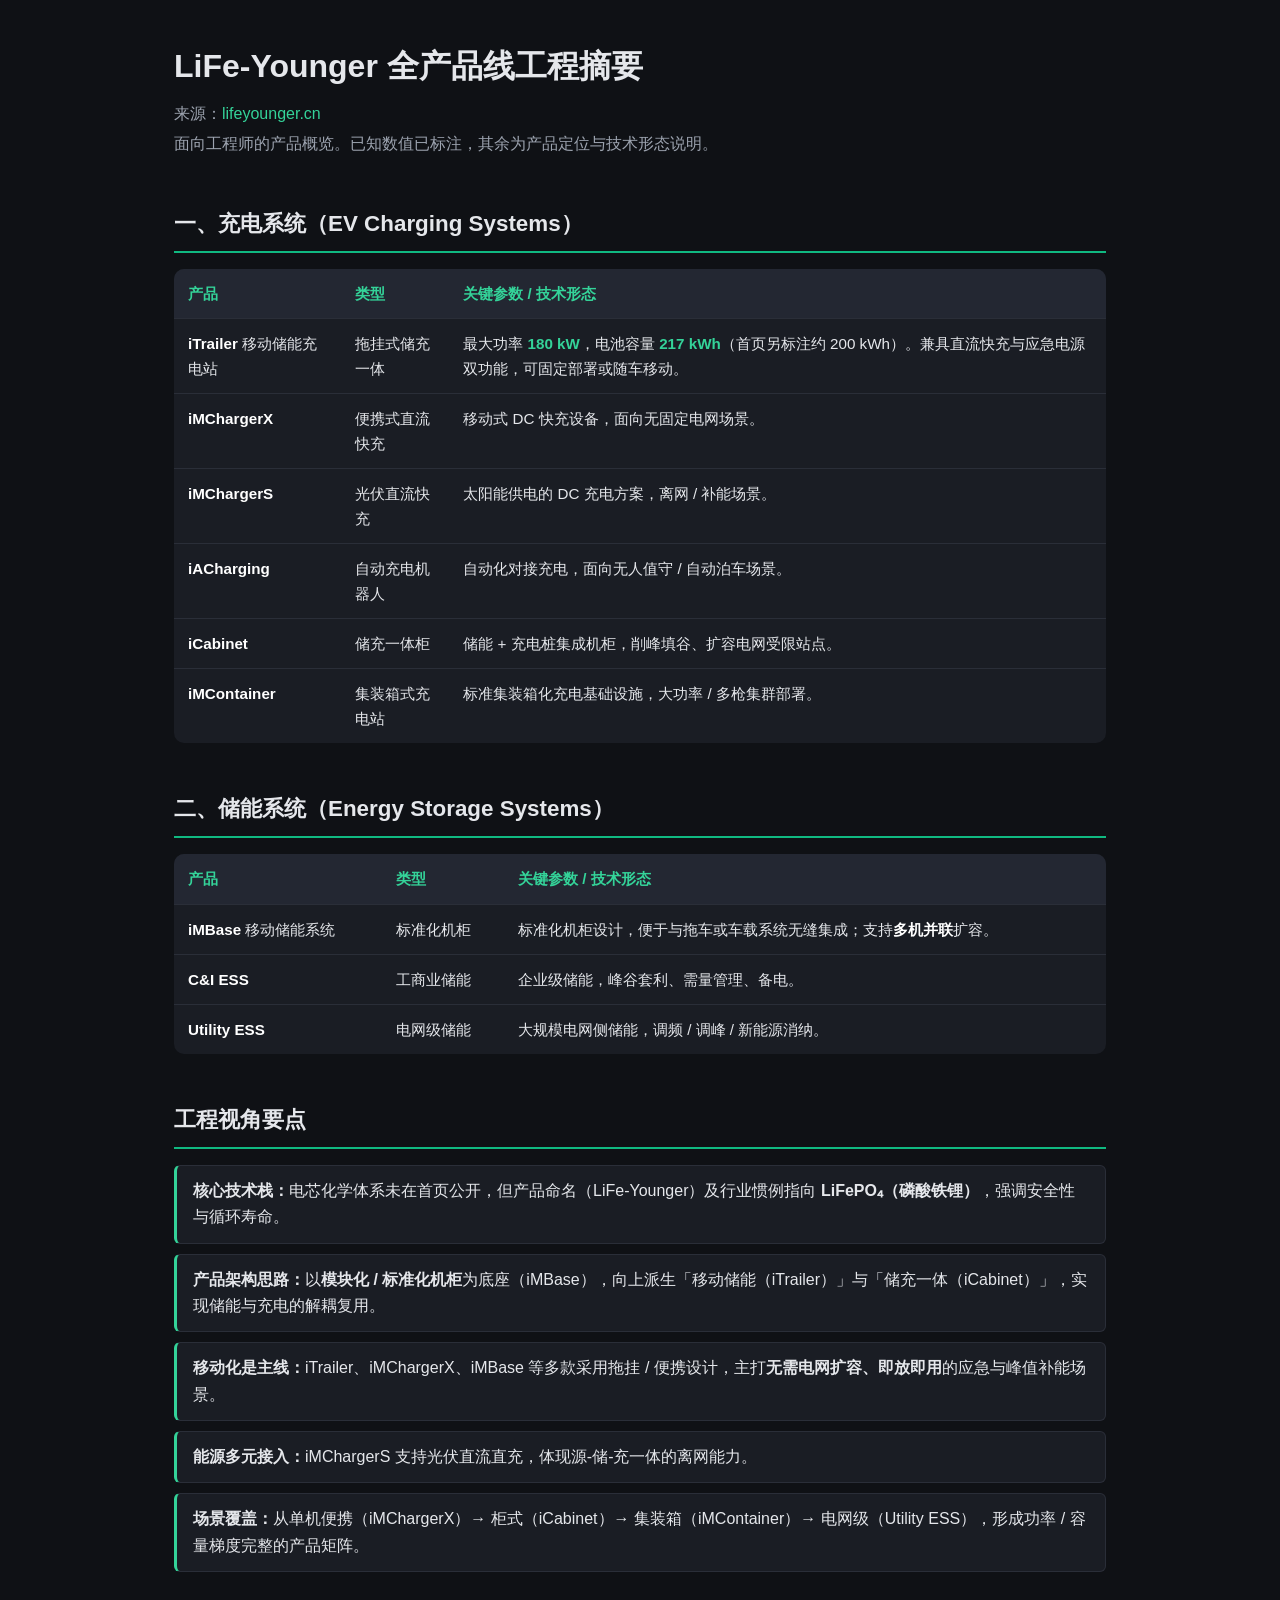
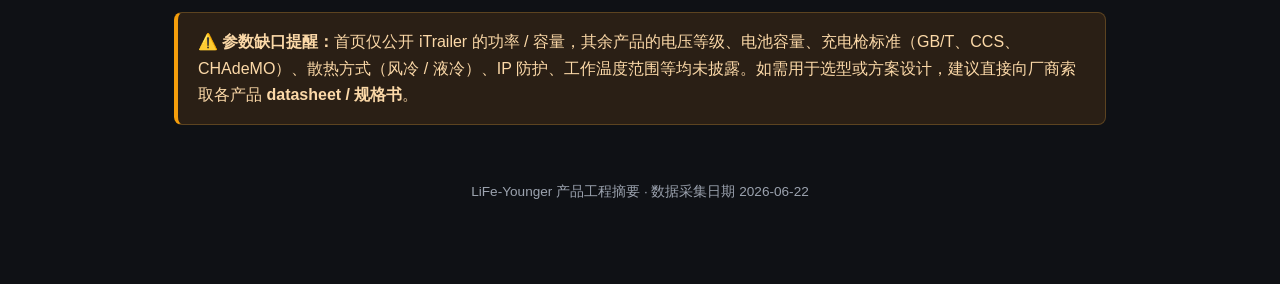
==== lifeyounger-products-summary.html @ 758c043a "Add Chinese engineering summary of LiFe-Younger products (HTML) Co-Authored-By: Claude Opus 4.8 (1M " ====
<!DOCTYPE html>
<html lang="zh-CN">
<head>
<meta charset="UTF-8">
<meta name="viewport" content="width=device-width, initial-scale=1.0">
<title>LiFe-Younger 全产品线工程摘要</title>
<style>
  :root {
    --bg: #0f1115;
    --card: #1a1d24;
    --accent: #34d399;
    --accent-dim: #10b981;
    --text: #e5e7eb;
    --muted: #9ca3af;
    --border: #2a2e38;
  }
  * { box-sizing: border-box; }
  body {
    margin: 0;
    font-family: -apple-system, "PingFang SC", "Microsoft YaHei", Segoe UI, Roboto, Helvetica, Arial, sans-serif;
    background: var(--bg);
    color: var(--text);
    line-height: 1.65;
  }
  .wrap { max-width: 980px; margin: 0 auto; padding: 40px 24px 80px; }
  header h1 { font-size: 2rem; margin: 0 0 8px; }
  header p { color: var(--muted); margin: 0 0 4px; }
  header a { color: var(--accent); text-decoration: none; }
  header a:hover { text-decoration: underline; }
  h2 {
    margin: 48px 0 16px;
    padding-bottom: 8px;
    border-bottom: 2px solid var(--accent-dim);
    font-size: 1.4rem;
  }
  table {
    width: 100%;
    border-collapse: collapse;
    margin: 16px 0;
    background: var(--card);
    border-radius: 10px;
    overflow: hidden;
    font-size: 0.95rem;
  }
  th, td {
    text-align: left;
    padding: 12px 14px;
    border-bottom: 1px solid var(--border);
    vertical-align: top;
  }
  thead th { background: #232732; color: var(--accent); font-weight: 600; }
  tbody tr:last-child td { border-bottom: none; }
  td strong { color: #fff; }
  .spec { color: var(--accent); font-weight: 600; }
  ul.points { padding-left: 0; list-style: none; }
  ul.points li {
    background: var(--card);
    border: 1px solid var(--border);
    border-left: 3px solid var(--accent);
    padding: 12px 16px;
    margin: 10px 0;
    border-radius: 6px;
  }
  .note {
    margin-top: 40px;
    padding: 16px 20px;
    background: #2a1f15;
    border: 1px solid #5c4320;
    border-left: 4px solid #f59e0b;
    border-radius: 8px;
    color: #fcd9a8;
  }
  footer { margin-top: 56px; color: var(--muted); font-size: 0.85rem; text-align: center; }
</style>
</head>
<body>
<div class="wrap">
  <header>
    <h1>LiFe-Younger 全产品线工程摘要</h1>
    <p>来源：<a href="https://www.lifeyounger.cn/" target="_blank" rel="noopener">lifeyounger.cn</a></p>
    <p>面向工程师的产品概览。已知数值已标注，其余为产品定位与技术形态说明。</p>
  </header>

  <section>
    <h2>一、充电系统（EV Charging Systems）</h2>
    <table>
      <thead>
        <tr><th>产品</th><th>类型</th><th>关键参数 / 技术形态</th></tr>
      </thead>
      <tbody>
        <tr>
          <td><strong>iTrailer</strong> 移动储能充电站</td>
          <td>拖挂式储充一体</td>
          <td>最大功率 <span class="spec">180 kW</span>，电池容量 <span class="spec">217 kWh</span>（首页另标注约 200 kWh）。兼具直流快充与应急电源双功能，可固定部署或随车移动。</td>
        </tr>
        <tr>
          <td><strong>iMChargerX</strong></td>
          <td>便携式直流快充</td>
          <td>移动式 DC 快充设备，面向无固定电网场景。</td>
        </tr>
        <tr>
          <td><strong>iMChargerS</strong></td>
          <td>光伏直流快充</td>
          <td>太阳能供电的 DC 充电方案，离网 / 补能场景。</td>
        </tr>
        <tr>
          <td><strong>iACharging</strong></td>
          <td>自动充电机器人</td>
          <td>自动化对接充电，面向无人值守 / 自动泊车场景。</td>
        </tr>
        <tr>
          <td><strong>iCabinet</strong></td>
          <td>储充一体柜</td>
          <td>储能 + 充电桩集成机柜，削峰填谷、扩容电网受限站点。</td>
        </tr>
        <tr>
          <td><strong>iMContainer</strong></td>
          <td>集装箱式充电站</td>
          <td>标准集装箱化充电基础设施，大功率 / 多枪集群部署。</td>
        </tr>
      </tbody>
    </table>
  </section>

  <section>
    <h2>二、储能系统（Energy Storage Systems）</h2>
    <table>
      <thead>
        <tr><th>产品</th><th>类型</th><th>关键参数 / 技术形态</th></tr>
      </thead>
      <tbody>
        <tr>
          <td><strong>iMBase</strong> 移动储能系统</td>
          <td>标准化机柜</td>
          <td>标准化机柜设计，便于与拖车或车载系统无缝集成；支持<strong>多机并联</strong>扩容。</td>
        </tr>
        <tr>
          <td><strong>C&amp;I ESS</strong></td>
          <td>工商业储能</td>
          <td>企业级储能，峰谷套利、需量管理、备电。</td>
        </tr>
        <tr>
          <td><strong>Utility ESS</strong></td>
          <td>电网级储能</td>
          <td>大规模电网侧储能，调频 / 调峰 / 新能源消纳。</td>
        </tr>
      </tbody>
    </table>
  </section>

  <section>
    <h2>工程视角要点</h2>
    <ul class="points">
      <li><strong>核心技术栈：</strong>电芯化学体系未在首页公开，但产品命名（LiFe-Younger）及行业惯例指向 <strong>LiFePO₄（磷酸铁锂）</strong>，强调安全性与循环寿命。</li>
      <li><strong>产品架构思路：</strong>以<strong>模块化 / 标准化机柜</strong>为底座（iMBase），向上派生「移动储能（iTrailer）」与「储充一体（iCabinet）」，实现储能与充电的解耦复用。</li>
      <li><strong>移动化是主线：</strong>iTrailer、iMChargerX、iMBase 等多款采用拖挂 / 便携设计，主打<strong>无需电网扩容、即放即用</strong>的应急与峰值补能场景。</li>
      <li><strong>能源多元接入：</strong>iMChargerS 支持光伏直流直充，体现源-储-充一体的离网能力。</li>
      <li><strong>场景覆盖：</strong>从单机便携（iMChargerX）→ 柜式（iCabinet）→ 集装箱（iMContainer）→ 电网级（Utility ESS），形成功率 / 容量梯度完整的产品矩阵。</li>
    </ul>
  </section>

  <div class="note">
    <strong>⚠️ 参数缺口提醒：</strong>首页仅公开 iTrailer 的功率 / 容量，其余产品的电压等级、电池容量、充电枪标准（GB/T、CCS、CHAdeMO）、散热方式（风冷 / 液冷）、IP 防护、工作温度范围等均未披露。如需用于选型或方案设计，建议直接向厂商索取各产品 <strong>datasheet / 规格书</strong>。
  </div>

  <footer>
    LiFe-Younger 产品工程摘要 · 数据采集日期 2026-06-22
  </footer>
</div>
</body>
</html>
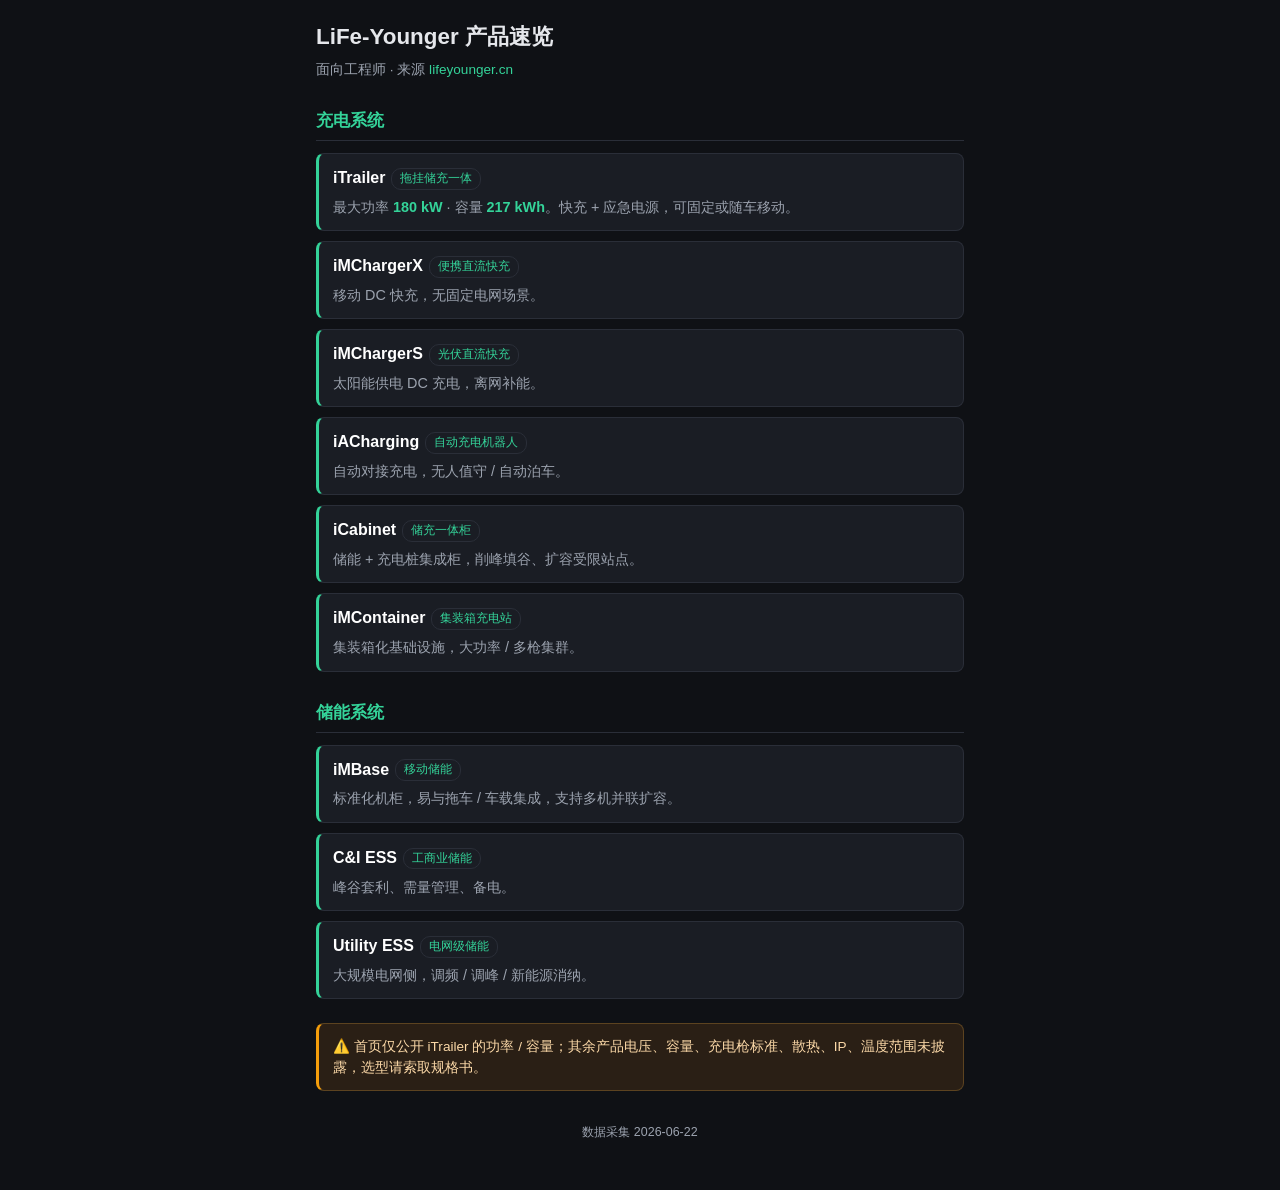
==== commit 80996d83: "Make product summary shorter and mobile-friendly Co-Authored-By: Claude Opus 4.8 (1M context) <norep" ====
--- a/lifeyounger-products-summary.html
+++ b/lifeyounger-products-summary.html
@@ -3,169 +3,98 @@
 <head>
 <meta charset="UTF-8">
 <meta name="viewport" content="width=device-width, initial-scale=1.0">
-<title>LiFe-Younger 全产品线工程摘要</title>
+<title>LiFe-Younger 产品速览</title>
 <style>
   :root {
-    --bg: #0f1115;
-    --card: #1a1d24;
-    --accent: #34d399;
-    --accent-dim: #10b981;
-    --text: #e5e7eb;
-    --muted: #9ca3af;
-    --border: #2a2e38;
+    --bg:#0f1115; --card:#1a1d24; --accent:#34d399;
+    --text:#e5e7eb; --muted:#9ca3af; --border:#2a2e38;
   }
-  * { box-sizing: border-box; }
+  * { box-sizing:border-box; }
   body {
-    margin: 0;
-    font-family: -apple-system, "PingFang SC", "Microsoft YaHei", Segoe UI, Roboto, Helvetica, Arial, sans-serif;
-    background: var(--bg);
-    color: var(--text);
-    line-height: 1.65;
+    margin:0;
+    font-family:-apple-system,"PingFang SC","Microsoft YaHei",Segoe UI,Roboto,sans-serif;
+    background:var(--bg); color:var(--text); line-height:1.55;
+    -webkit-text-size-adjust:100%;
   }
-  .wrap { max-width: 980px; margin: 0 auto; padding: 40px 24px 80px; }
-  header h1 { font-size: 2rem; margin: 0 0 8px; }
-  header p { color: var(--muted); margin: 0 0 4px; }
-  header a { color: var(--accent); text-decoration: none; }
-  header a:hover { text-decoration: underline; }
+  .wrap { max-width:680px; margin:0 auto; padding:20px 16px 48px; }
+  h1 { font-size:1.4rem; margin:0 0 4px; }
+  .src { color:var(--muted); font-size:.85rem; margin:0 0 20px; }
+  .src a { color:var(--accent); text-decoration:none; }
   h2 {
-    margin: 48px 0 16px;
-    padding-bottom: 8px;
-    border-bottom: 2px solid var(--accent-dim);
-    font-size: 1.4rem;
+    font-size:1.05rem; margin:28px 0 12px;
+    color:var(--accent); border-bottom:1px solid var(--border); padding-bottom:6px;
   }
-  table {
-    width: 100%;
-    border-collapse: collapse;
-    margin: 16px 0;
-    background: var(--card);
-    border-radius: 10px;
-    overflow: hidden;
-    font-size: 0.95rem;
+  .card {
+    background:var(--card); border:1px solid var(--border);
+    border-left:3px solid var(--accent);
+    border-radius:8px; padding:12px 14px; margin:10px 0;
   }
-  th, td {
-    text-align: left;
-    padding: 12px 14px;
-    border-bottom: 1px solid var(--border);
-    vertical-align: top;
+  .card .name { font-weight:600; color:#fff; font-size:1rem; }
+  .card .tag {
+    display:inline-block; font-size:.72rem; color:var(--accent);
+    border:1px solid var(--border); border-radius:10px;
+    padding:1px 8px; margin-left:6px; vertical-align:middle;
   }
-  thead th { background: #232732; color: var(--accent); font-weight: 600; }
-  tbody tr:last-child td { border-bottom: none; }
-  td strong { color: #fff; }
-  .spec { color: var(--accent); font-weight: 600; }
-  ul.points { padding-left: 0; list-style: none; }
-  ul.points li {
-    background: var(--card);
-    border: 1px solid var(--border);
-    border-left: 3px solid var(--accent);
-    padding: 12px 16px;
-    margin: 10px 0;
-    border-radius: 6px;
+  .card .desc { color:var(--muted); font-size:.9rem; margin-top:5px; }
+  .spec { color:var(--accent); font-weight:600; }
+  .note {
+    margin-top:24px; padding:12px 14px; font-size:.85rem;
+    background:#2a1f15; border:1px solid #5c4320; border-left:3px solid #f59e0b;
+    border-radius:8px; color:#fcd9a8;
   }
-  .note {
-    margin-top: 40px;
-    padding: 16px 20px;
-    background: #2a1f15;
-    border: 1px solid #5c4320;
-    border-left: 4px solid #f59e0b;
-    border-radius: 8px;
-    color: #fcd9a8;
-  }
-  footer { margin-top: 56px; color: var(--muted); font-size: 0.85rem; text-align: center; }
+  footer { margin-top:32px; color:var(--muted); font-size:.78rem; text-align:center; }
 </style>
 </head>
 <body>
 <div class="wrap">
-  <header>
-    <h1>LiFe-Younger 全产品线工程摘要</h1>
-    <p>来源：<a href="https://www.lifeyounger.cn/" target="_blank" rel="noopener">lifeyounger.cn</a></p>
-    <p>面向工程师的产品概览。已知数值已标注，其余为产品定位与技术形态说明。</p>
-  </header>
+  <h1>LiFe-Younger 产品速览</h1>
+  <p class="src">面向工程师 · 来源 <a href="https://www.lifeyounger.cn/" target="_blank" rel="noopener">lifeyounger.cn</a></p>
 
-  <section>
-    <h2>一、充电系统（EV Charging Systems）</h2>
-    <table>
-      <thead>
-        <tr><th>产品</th><th>类型</th><th>关键参数 / 技术形态</th></tr>
-      </thead>
-      <tbody>
-        <tr>
-          <td><strong>iTrailer</strong> 移动储能充电站</td>
-          <td>拖挂式储充一体</td>
-          <td>最大功率 <span class="spec">180 kW</span>，电池容量 <span class="spec">217 kWh</span>（首页另标注约 200 kWh）。兼具直流快充与应急电源双功能，可固定部署或随车移动。</td>
-        </tr>
-        <tr>
-          <td><strong>iMChargerX</strong></td>
-          <td>便携式直流快充</td>
-          <td>移动式 DC 快充设备，面向无固定电网场景。</td>
-        </tr>
-        <tr>
-          <td><strong>iMChargerS</strong></td>
-          <td>光伏直流快充</td>
-          <td>太阳能供电的 DC 充电方案，离网 / 补能场景。</td>
-        </tr>
-        <tr>
-          <td><strong>iACharging</strong></td>
-          <td>自动充电机器人</td>
-          <td>自动化对接充电，面向无人值守 / 自动泊车场景。</td>
-        </tr>
-        <tr>
-          <td><strong>iCabinet</strong></td>
-          <td>储充一体柜</td>
-          <td>储能 + 充电桩集成机柜，削峰填谷、扩容电网受限站点。</td>
-        </tr>
-        <tr>
-          <td><strong>iMContainer</strong></td>
-          <td>集装箱式充电站</td>
-          <td>标准集装箱化充电基础设施，大功率 / 多枪集群部署。</td>
-        </tr>
-      </tbody>
-    </table>
-  </section>
+  <h2>充电系统</h2>
+  <div class="card">
+    <span class="name">iTrailer</span><span class="tag">拖挂储充一体</span>
+    <div class="desc">最大功率 <span class="spec">180 kW</span> · 容量 <span class="spec">217 kWh</span>。快充 + 应急电源，可固定或随车移动。</div>
+  </div>
+  <div class="card">
+    <span class="name">iMChargerX</span><span class="tag">便携直流快充</span>
+    <div class="desc">移动 DC 快充，无固定电网场景。</div>
+  </div>
+  <div class="card">
+    <span class="name">iMChargerS</span><span class="tag">光伏直流快充</span>
+    <div class="desc">太阳能供电 DC 充电，离网补能。</div>
+  </div>
+  <div class="card">
+    <span class="name">iACharging</span><span class="tag">自动充电机器人</span>
+    <div class="desc">自动对接充电，无人值守 / 自动泊车。</div>
+  </div>
+  <div class="card">
+    <span class="name">iCabinet</span><span class="tag">储充一体柜</span>
+    <div class="desc">储能 + 充电桩集成柜，削峰填谷、扩容受限站点。</div>
+  </div>
+  <div class="card">
+    <span class="name">iMContainer</span><span class="tag">集装箱充电站</span>
+    <div class="desc">集装箱化基础设施，大功率 / 多枪集群。</div>
+  </div>
 
-  <section>
-    <h2>二、储能系统（Energy Storage Systems）</h2>
-    <table>
-      <thead>
-        <tr><th>产品</th><th>类型</th><th>关键参数 / 技术形态</th></tr>
-      </thead>
-      <tbody>
-        <tr>
-          <td><strong>iMBase</strong> 移动储能系统</td>
-          <td>标准化机柜</td>
-          <td>标准化机柜设计，便于与拖车或车载系统无缝集成；支持<strong>多机并联</strong>扩容。</td>
-        </tr>
-        <tr>
-          <td><strong>C&amp;I ESS</strong></td>
-          <td>工商业储能</td>
-          <td>企业级储能，峰谷套利、需量管理、备电。</td>
-        </tr>
-        <tr>
-          <td><strong>Utility ESS</strong></td>
-          <td>电网级储能</td>
-          <td>大规模电网侧储能，调频 / 调峰 / 新能源消纳。</td>
-        </tr>
-      </tbody>
-    </table>
-  </section>
-
-  <section>
-    <h2>工程视角要点</h2>
-    <ul class="points">
-      <li><strong>核心技术栈：</strong>电芯化学体系未在首页公开，但产品命名（LiFe-Younger）及行业惯例指向 <strong>LiFePO₄（磷酸铁锂）</strong>，强调安全性与循环寿命。</li>
-      <li><strong>产品架构思路：</strong>以<strong>模块化 / 标准化机柜</strong>为底座（iMBase），向上派生「移动储能（iTrailer）」与「储充一体（iCabinet）」，实现储能与充电的解耦复用。</li>
-      <li><strong>移动化是主线：</strong>iTrailer、iMChargerX、iMBase 等多款采用拖挂 / 便携设计，主打<strong>无需电网扩容、即放即用</strong>的应急与峰值补能场景。</li>
-      <li><strong>能源多元接入：</strong>iMChargerS 支持光伏直流直充，体现源-储-充一体的离网能力。</li>
-      <li><strong>场景覆盖：</strong>从单机便携（iMChargerX）→ 柜式（iCabinet）→ 集装箱（iMContainer）→ 电网级（Utility ESS），形成功率 / 容量梯度完整的产品矩阵。</li>
-    </ul>
-  </section>
+  <h2>储能系统</h2>
+  <div class="card">
+    <span class="name">iMBase</span><span class="tag">移动储能</span>
+    <div class="desc">标准化机柜，易与拖车 / 车载集成，支持多机并联扩容。</div>
+  </div>
+  <div class="card">
+    <span class="name">C&amp;I ESS</span><span class="tag">工商业储能</span>
+    <div class="desc">峰谷套利、需量管理、备电。</div>
+  </div>
+  <div class="card">
+    <span class="name">Utility ESS</span><span class="tag">电网级储能</span>
+    <div class="desc">大规模电网侧，调频 / 调峰 / 新能源消纳。</div>
+  </div>
 
   <div class="note">
-    <strong>⚠️ 参数缺口提醒：</strong>首页仅公开 iTrailer 的功率 / 容量，其余产品的电压等级、电池容量、充电枪标准（GB/T、CCS、CHAdeMO）、散热方式（风冷 / 液冷）、IP 防护、工作温度范围等均未披露。如需用于选型或方案设计，建议直接向厂商索取各产品 <strong>datasheet / 规格书</strong>。
+    ⚠️ 首页仅公开 iTrailer 的功率 / 容量；其余产品电压、容量、充电枪标准、散热、IP、温度范围未披露，选型请索取规格书。
   </div>
 
-  <footer>
-    LiFe-Younger 产品工程摘要 · 数据采集日期 2026-06-22
-  </footer>
+  <footer>数据采集 2026-06-22</footer>
 </div>
 </body>
 </html>
